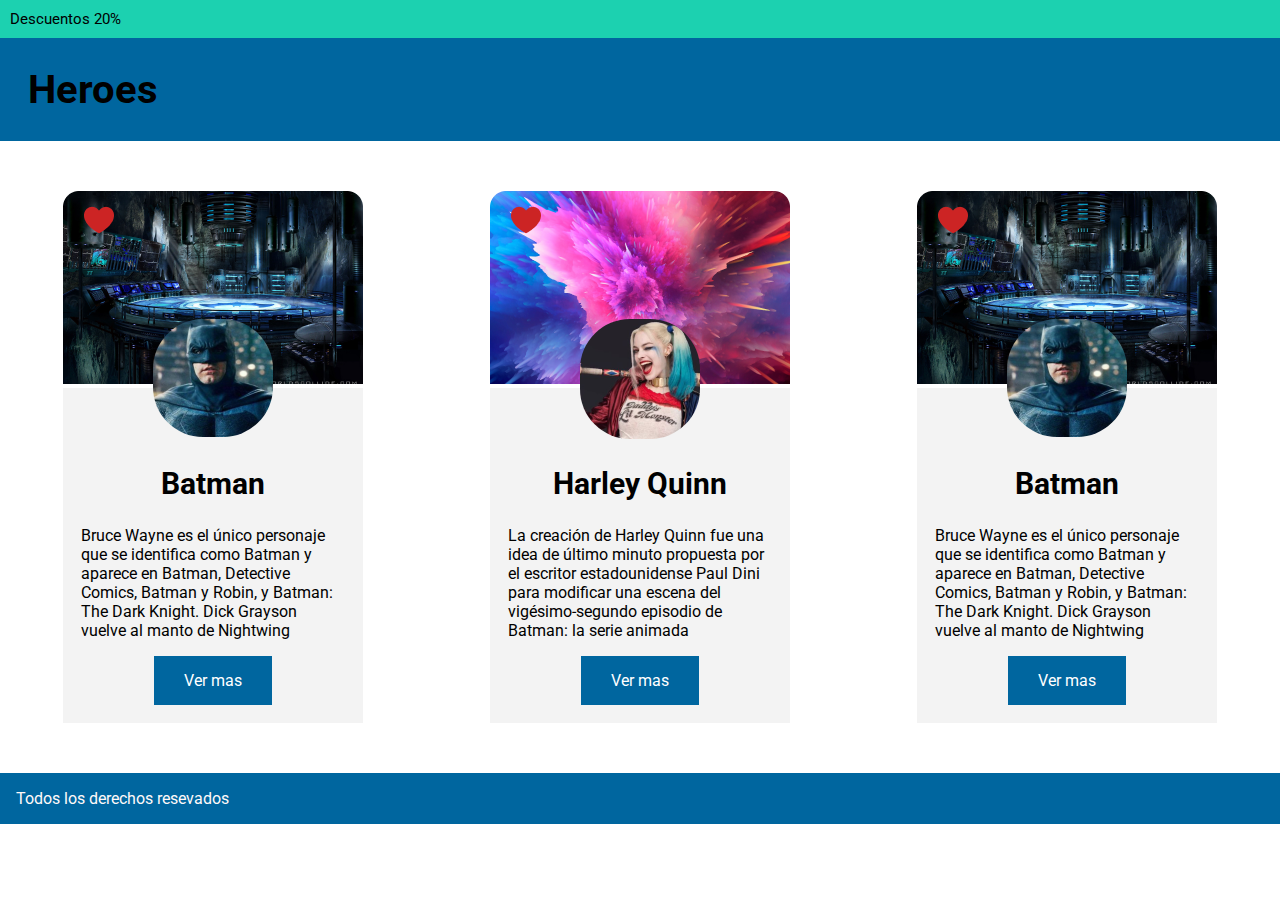
==== Index.html @ 9ed7b2e7 "first commit" ====
<!DOCTYPE html>
<html lang="es">

<head>
    <meta charset="UTF-8">
    <meta http-equiv="X-UA-Compatible" content="IE=edge">
    <meta name="viewport" content="width=device-width, initial-scale=1.0">
    <link rel="stylesheet" href="./css/style.css">
    <title>Heroes</title>
</head>

<body>
    <!-- Cabecera de la pag -->
    <header>
        <div class="Descuentos">Descuentos 20%</div>
        <h1>Heroes</h1>
    </header>

    <!-- Contenedor de las 3 tarjetas -->
    <section class="cards">
        <!-- Primera tarjeta -->
        <article class="card">
            <div class="card-header">
                <img class="img-like" src="./img/corazon.png" alt="">
                <img class="img-bg" src="./img/baner.png" alt="">
                <img class="img-perfil" src="./img/liga-justicia-batman-kO4H--1024x512@abc 1.png" alt="">
            </div>
            <div class="card-body">
                <h2>Batman</h2>
                <p>Bruce Wayne es el único personaje que se identifica como Batman y aparece en Batman,
                    Detective Comics, Batman y Robin, y Batman: The Dark Knight.
                    Dick Grayson vuelve al manto de Nightwing</p>
                <a href="#">Ver mas</a>
            </div>
        </article>
        <!-- Segunda tarjeta -->
        <article class="card">
            <div class="card-header">
                <img class="img-like" src="./img/corazon.png" alt="">
                <img class="img-bg" src="./img/849bfede3a5193c34ab8a00379e64fa2 1.png" alt="">
                <img class="img-perfil" src="./img/harly.png" alt="">
            </div>
            <div class="card-body">
                <h2>Harley Quinn</h2>
                <p>La creación de Harley Quinn fue una idea de último minuto propuesta por el escritor
                    estadounidense Paul Dini para modificar una escena del vigésimo-segundo episodio
                    de Batman: la serie animada</p>
                <a href="#">Ver mas</a>
            </div>
        </article>
        <!-- Tercera tarjeta -->
        <article class="card">
            <div class="card-header">
                <img class="img-like" src="./img/corazon.png" alt="">
                <img class="img-bg" src="./img/baner.png" alt="">
                <img class="img-perfil" src="./img/liga-justicia-batman-kO4H--1024x512@abc 1.png" alt="">
            </div>
            <div class="card-body">
                <h2>Batman</h2>
                <p>Bruce Wayne es el único personaje que se identifica como Batman y aparece en Batman,
                    Detective Comics, Batman y Robin, y Batman: The Dark Knight.
                    Dick Grayson vuelve al manto de Nightwing</p>
                <a href="#">Ver mas</a>
            </div>
        </article>

    </section>

    <!-- Pie de pagina -->
    <footer>
        Todos los derechos resevados
    </footer>
</body>

</html>
---- css/style.css ----
/* Modifico la fuente de todo el cuerpo de la pagina */
@import url('https://fonts.googleapis.com/css2?family=Combo&family=Roboto&display=swap');

/* Se lo aplico a toda la pagina */
body {
    font-family: 'Roboto', sans-serif;
    margin: 0;
}

.Descuentos {
    background-color: #1CD1B0;
    padding: 10px;
    /* Tamaño del bloque */
    font-size: 15px;
    /* tamaño de letra */
}

section {
    /* Aplico el espacio arriba y abajo de todas 
    las tarjetas */
    margin-block: 50px;
    /* Centro las tarjetas y ajusto su 
    espacio entre ellas */
    display: flex;
    justify-content: space-around;
}

h1 {
    background-color: #00669F;
    font-size: 40px;
    padding: 28px;
    margin: 0;
}

article.card {
    width: 300px;
    /* Ancho del bloque */
}

img.img-like {
    /* Posicion obsoluta para que el espacio que 
    esta ocupando quede libre */
    position: absolute;
    top: 15px;
    left: 21px;
}

img.img-perfil {
    position: absolute;
    top: 128px;
    left: 90px;
    border-radius: 50px;
}

/* Esto me va a permitir que las tarjetas
Se muevan dentro del contenedor y nunca afuera */
.card-header {
    position: relative;
}

.card-body {
    text-align: center;
    padding: 18px;
    background-color: #F3F3F3;
}

.card-body h2 {
    margin-top: 60px;
    font-size: 30px;
}

.card-body p {
    text-align: left;
}

.card-body a {
    display: inline-block;
    padding: 15px 30px;
    background-color: #00669F;
    color: white;
    text-decoration: none;
}

footer {
    background-color: #00669F;
    color: #FFF9F9;
    padding: 16px;
}
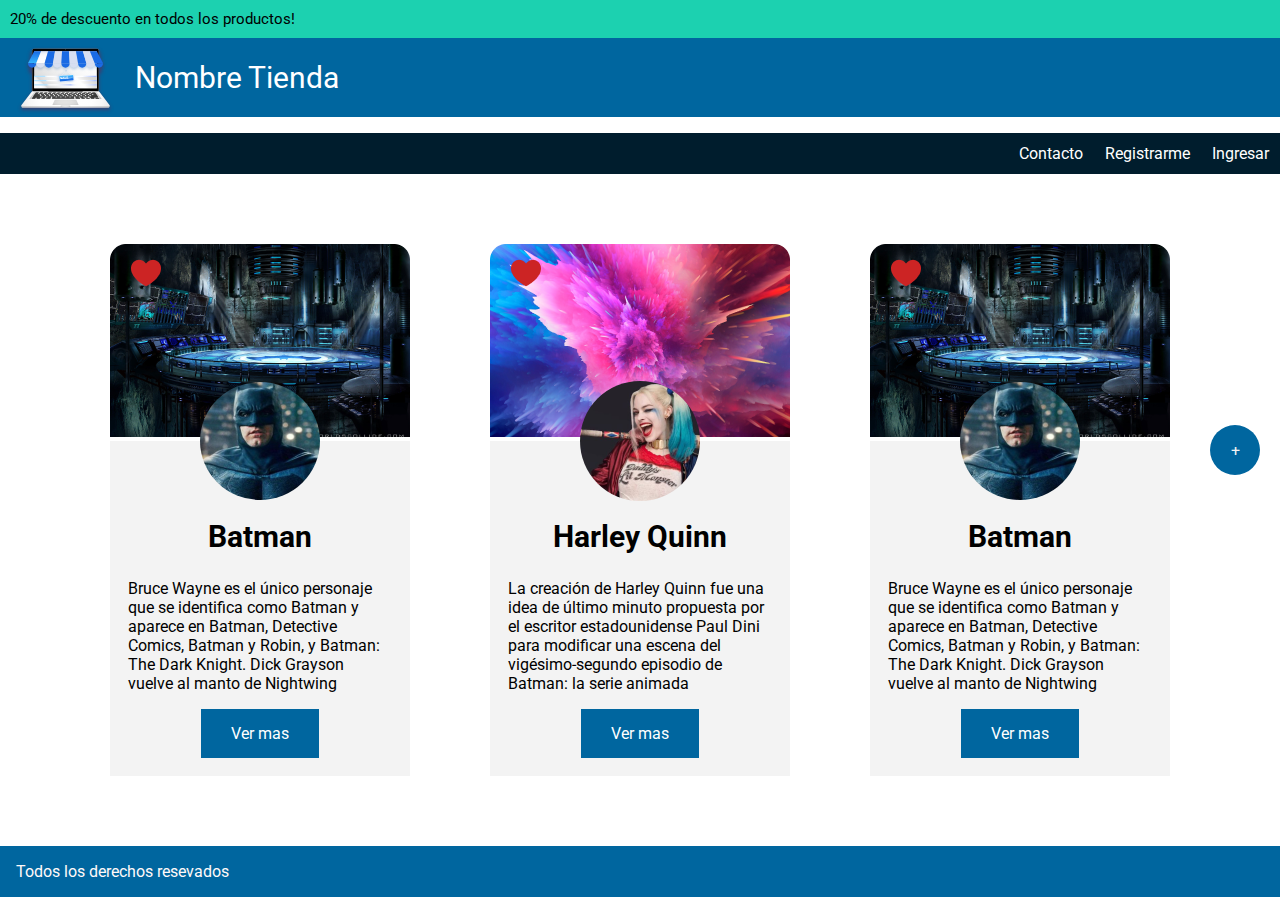
==== commit 1684aba8: "2.0" ====
--- a/Index.html
+++ b/Index.html
@@ -12,8 +12,25 @@
 <body>
     <!-- Cabecera de la pag -->
     <header>
-        <div class="Descuentos">Descuentos 20%</div>
-        <h1>Heroes</h1>
+        <div class="Descuentos">20% de descuento en todos los productos!</div>
+        <div class="logo-titulo">
+            <img src="./img/logo 1.svg" alt="">
+            <h1>Nombre Tienda</h1>
+        </div>
+        <nav>
+            <ul>
+                <li>
+                    <a href="">Contacto</a>
+                </li>
+                <li>
+                    <a href="">Registrarme</a>
+                </li>
+                <li>
+                    <a href="">Ingresar</a>
+                </li>
+            </ul>
+        </nav>
+
     </header>
 
     <!-- Contenedor de las 3 tarjetas -->
@@ -64,6 +81,10 @@
             </div>
         </article>
 
+        <a class="cajaboton fix" href="./formulario.html">
+            +
+        </a>
+
     </section>
 
     <!-- Pie de pagina -->
--- a/css/style.css
+++ b/css/style.css
@@ -7,12 +7,50 @@
     margin: 0;
 }
 
-.Descuentos {
+ul{
+    list-style: none;
+}
+
+a {
+    text-decoration: none;
+    display: inline-block;
+    color: #fff;
+}
+
+header .Descuentos {
     background-color: #1CD1B0;
     padding: 10px;
     /* Tamaño del bloque */
     font-size: 15px;
     /* tamaño de letra */
+}
+
+header .logo-titulo{
+    background-color: #00669F;
+    display: flex;
+    padding: 2px 16px;
+    align-items: center;
+}
+
+header h1{
+    color: #fff;
+    font-weight: 400;
+    font-size: 30px;
+    margin-left: 20px;
+}
+
+header nav{
+    background-color: #001D2D;
+    color: #fff;
+}
+
+header nav ul{
+    display: flex;
+    justify-content: end;
+}
+
+header nav a{
+    padding: 11px;
 }
 
 section {
@@ -25,12 +63,23 @@
     justify-content: space-around;
 }
 
-h1 {
+footer {
+    background-color: #00669F;
+    color: #FFF9F9;
+    padding: 16px;
+}
+
+
+.titulo-header{
     background-color: #00669F;
     font-size: 40px;
     padding: 28px;
     margin: 0;
 }
+
+
+
+
 
 article.card {
     width: 300px;
@@ -47,9 +96,19 @@
 
 img.img-perfil {
     position: absolute;
-    top: 128px;
-    left: 90px;
-    border-radius: 50px;
+    top: 100%;
+    left: 50%;
+    transform: translate(-50%, -50%);
+    border-radius: 50%;
+
+}
+
+.cards{
+    flex-wrap: wrap;
+    padding: 20px;
+    display: flex;
+    gap: 80px;
+    justify-content: center;
 }
 
 /* Esto me va a permitir que las tarjetas
@@ -81,8 +140,19 @@
     text-decoration: none;
 }
 
-footer {
+.cajaboton {
     background-color: #00669F;
-    color: #FFF9F9;
-    padding: 16px;
+    height: 50px;
+    width: 50px;
+    border-radius: 50%;
+    display: flex;
+    justify-content: center;
+    align-items: center;
+    color: #F3F3F3;
+}
+
+.fix{
+    position: fixed;
+    top: calc(50vh - 25px);
+    right: 20px;
 }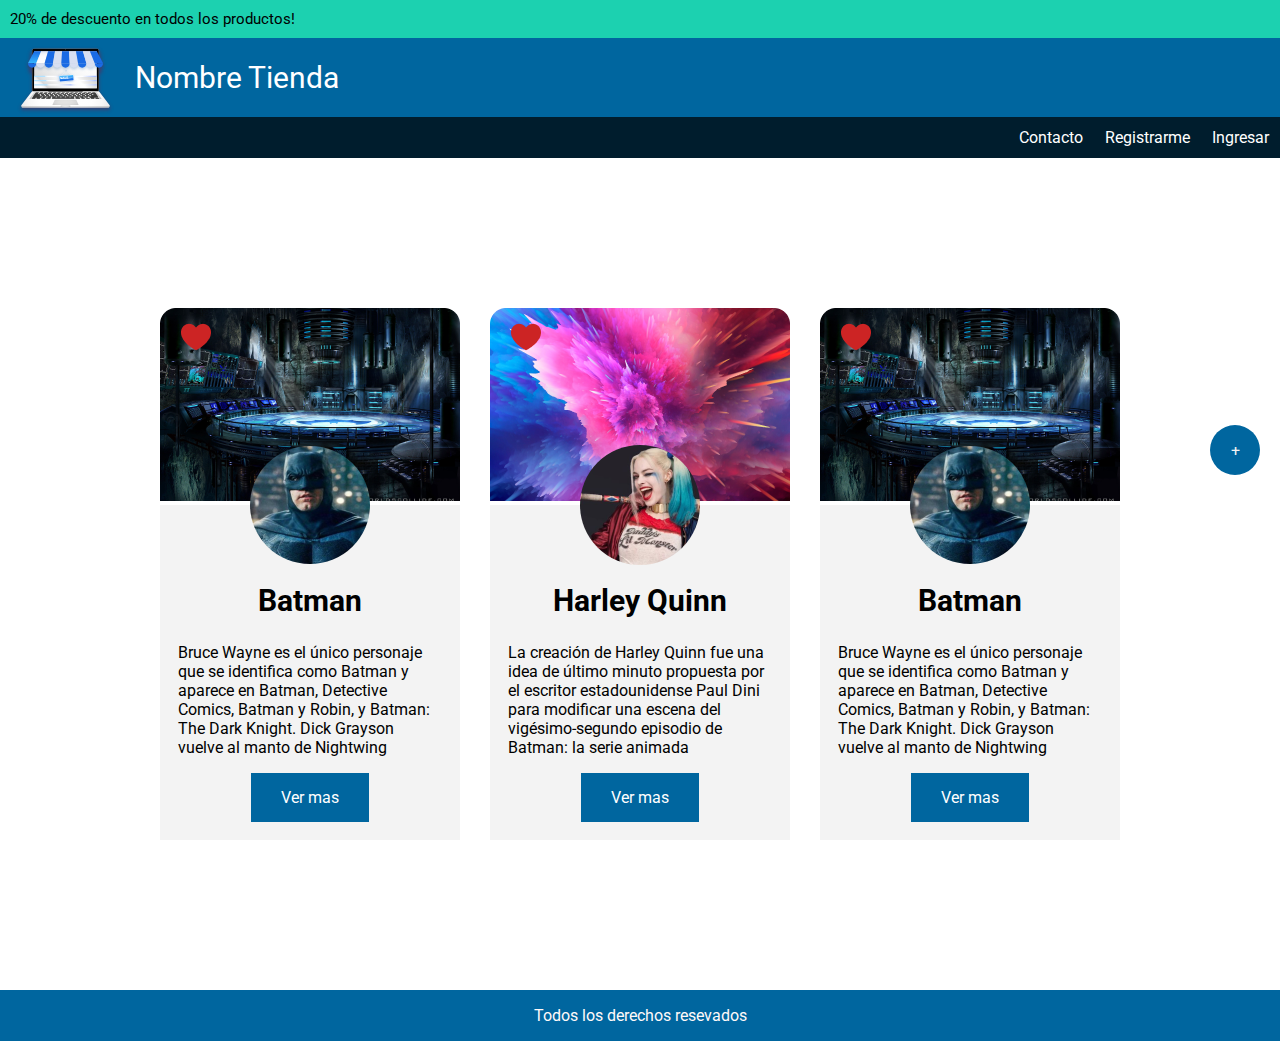
==== commit 8c49bdea: "formulario" ====
--- a/Index.html
+++ b/Index.html
@@ -6,7 +6,7 @@
     <meta http-equiv="X-UA-Compatible" content="IE=edge">
     <meta name="viewport" content="width=device-width, initial-scale=1.0">
     <link rel="stylesheet" href="./css/style.css">
-    <title>Heroes</title>
+    <title>Super Heroe</title>
 </head>
 
 <body>
@@ -30,7 +30,6 @@
                 </li>
             </ul>
         </nav>
-
     </header>
 
     <!-- Contenedor de las 3 tarjetas -->
@@ -81,9 +80,7 @@
             </div>
         </article>
 
-        <a class="cajaboton fix" href="./formulario.html">
-            +
-        </a>
+        <a class="cajaboton fix" href="./formulario.html">+</a>
 
     </section>
 
--- a/css/style.css
+++ b/css/style.css
@@ -7,7 +7,7 @@
     margin: 0;
 }
 
-ul{
+ul {
     list-style: none;
 }
 
@@ -17,6 +17,17 @@
     color: #fff;
 }
 
+a:hover {
+    background-color: #2c4e61;
+}
+
+footer {
+    background-color: #00669F;
+    color: #FFF9F9;
+    padding: 16px;
+    text-align: center;
+}
+
 header .Descuentos {
     background-color: #1CD1B0;
     padding: 10px;
@@ -25,61 +36,43 @@
     /* tamaño de letra */
 }
 
-header .logo-titulo{
+header .logo-titulo {
     background-color: #00669F;
     display: flex;
     padding: 2px 16px;
     align-items: center;
 }
 
-header h1{
+header h1 {
     color: #fff;
     font-weight: 400;
     font-size: 30px;
     margin-left: 20px;
 }
 
-header nav{
+header nav {
     background-color: #001D2D;
     color: #fff;
 }
 
-header nav ul{
+header nav ul {
+    margin: 0PX;
+    padding: 0PX;
     display: flex;
     justify-content: end;
 }
 
-header nav a{
+header nav a {
     padding: 11px;
 }
 
-section {
-    /* Aplico el espacio arriba y abajo de todas 
-    las tarjetas */
-    margin-block: 50px;
-    /* Centro las tarjetas y ajusto su 
-    espacio entre ellas */
-    display: flex;
-    justify-content: space-around;
-}
-
-footer {
-    background-color: #00669F;
-    color: #FFF9F9;
-    padding: 16px;
-}
-
-
-.titulo-header{
-    background-color: #00669F;
-    font-size: 40px;
-    padding: 28px;
-    margin: 0;
-}
-
-
-
-
+.cards {
+    margin: 150px 30px;
+    display: flex;
+    justify-content: center;
+    gap: 30px;
+    flex-wrap: wrap;
+}
 
 article.card {
     width: 300px;
@@ -103,14 +96,6 @@
 
 }
 
-.cards{
-    flex-wrap: wrap;
-    padding: 20px;
-    display: flex;
-    gap: 80px;
-    justify-content: center;
-}
-
 /* Esto me va a permitir que las tarjetas
 Se muevan dentro del contenedor y nunca afuera */
 .card-header {
@@ -151,8 +136,146 @@
     color: #F3F3F3;
 }
 
-.fix{
+.fix {
     position: fixed;
     top: calc(50vh - 25px);
     right: 20px;
+}
+
+/* Formulario */
+
+.cajamadre {
+    display: flex;
+    justify-content: center;
+    margin: 40px 20px;
+}
+
+.columnas {
+    display: flex;
+    gap: 33px;
+    justify-content: center;
+}
+
+form {
+    flex: 1;
+    display: flex;
+    flex-direction: column;
+    background-color: #00669F;
+    padding: 28px 20px;
+    border-radius: 50px;
+    color: #fff;
+    justify-content: center;
+    align-items: center;
+    font-size: 20px;
+    max-width: 954px;
+}
+
+form h2 {
+    font-size: 40px;
+    font-weight: 700;
+    padding: 0px;
+    margin: 0px;
+}
+
+form p {
+    padding: 0px;
+    margin: 0px;
+}
+
+.colum {
+    flex: 1;
+    min-width: 350px;
+    display: flex;
+    flex-direction: column;
+}
+
+form label {
+    margin-top: 30px;
+    margin-bottom: 20px;
+}
+
+input {
+    font-family: 'Roboto', sans-serif;
+    font-size: 20px;
+    border-radius: 15px;
+    height: 63px;
+    padding: 10px;
+}
+
+select {
+    border-radius: 15px;
+    height: 63px;
+    padding: 10px;
+    font-size: 20px;
+    font-family: 'Roboto', sans-serif;
+}
+
+textarea {
+    border-radius: 15px;
+    height: 350px;
+    resize: none;
+    margin-top: 30px;
+    padding: 10px;
+    font-size: 20px;
+    font-family: 'Roboto', sans-serif;
+}
+
+form hr {
+    width: 400px;
+    height: 1px;
+    border-width: 100;
+    color: #ccc;
+    background-color: #ccc;
+}
+
+form .item {
+    display: flex;
+    align-items: center;
+    margin: 13px 0;
+}
+
+form .item label {
+    margin: 0;
+    margin-left: 7px;
+}
+
+
+
+form #Especie {
+    padding-left: 0;
+    font-size: 20px;
+}
+
+form #Poderes {
+    width: 24px;
+    height: 20px;
+}
+
+form #personaje {
+    width: 20px;
+    height: 20px;
+}
+
+form button {
+    width: 100%;
+    height: 90px;
+    font-size: 40px;
+    font-weight: 700;
+    border-radius: 23px;
+    margin: 20px 0 18px 0;
+    max-width: 466px;
+    background: #1CD1B0;
+    border: none;
+}
+
+form button:hover {
+    background-color: #05332b;
+    cursor: pointer;
+}
+
+@media(max-width: 850px) {
+    .columnas {
+        flex-direction: column;
+        width: 100%;
+    }
 }